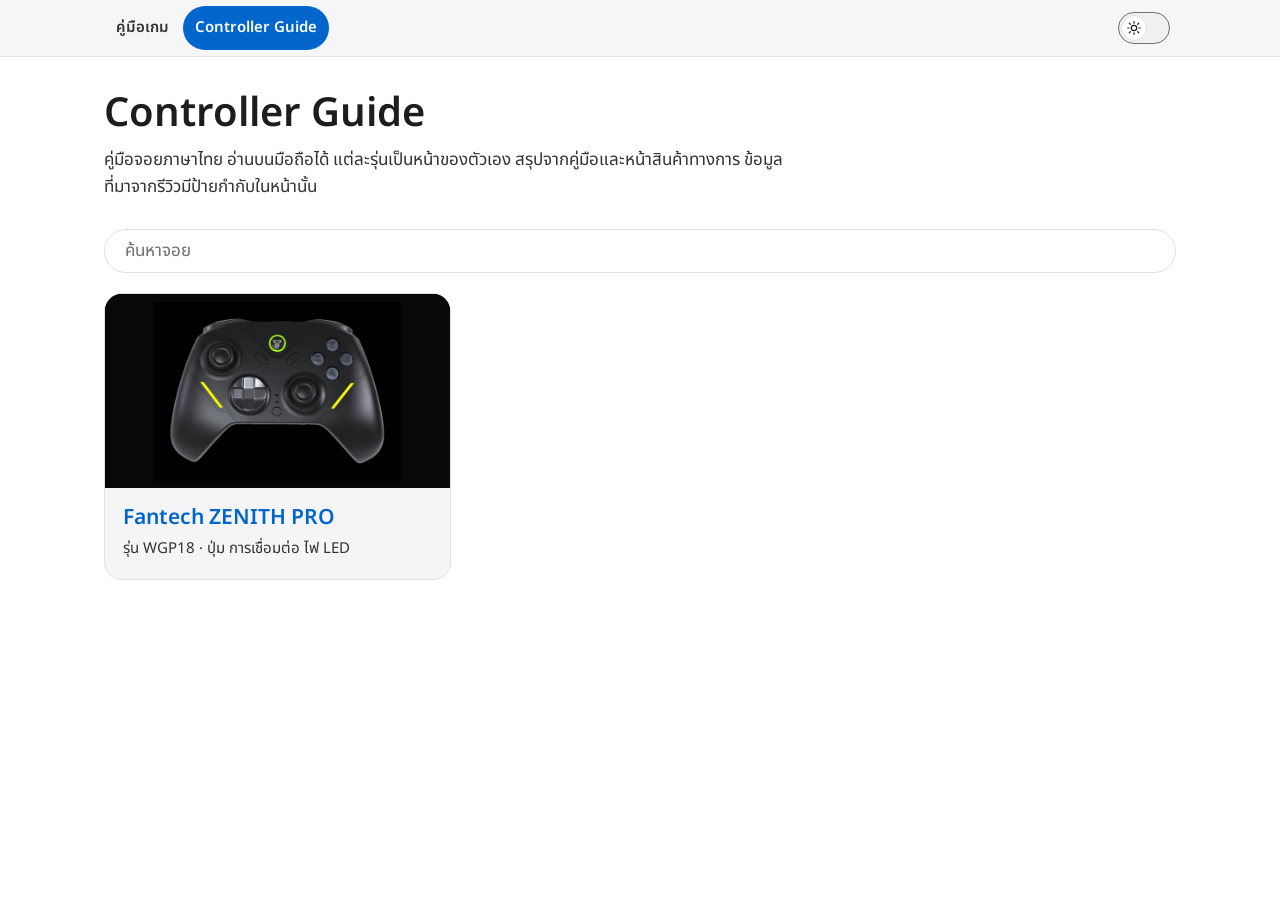
==== controllers/index.html @ 2b81bdc3 "feat: add Controller Guide section and Fantech ZENITH PRO page Add a top-level Controller Guide cata" ====
<!doctype html>
<html lang="th">
<head>
<meta charset="utf-8">
<meta name="viewport" content="width=device-width,initial-scale=1">
<meta name="theme-color" content="#f5f5f7" media="(prefers-color-scheme: light)">
<meta name="theme-color" content="#000000" media="(prefers-color-scheme: dark)">
<script>(function(){try{var t=localStorage.getItem("gg-theme");if(t!=="light"&&t!=="dark")return;document.documentElement.setAttribute("data-theme",t);var m=document.createElement("meta");m.id="gg-tc";m.name="theme-color";m.content=t==="dark"?"#000000":"#f5f5f7";document.head.appendChild(m)}catch(e){}})();</script>
<title>Controller Guide – คู่มือจอย</title>
<link rel="icon" href="data:image/svg+xml,%3Csvg xmlns='http://www.w3.org/2000/svg' viewBox='0 0 32 32'%3E%3Crect width='32' height='32' rx='8' fill='%230066cc'/%3E%3Cpath d='M8 12h16M8 16h16M8 20h10' fill='none' stroke='%23fff' stroke-width='2' stroke-linecap='round'/%3E%3C/svg%3E">
<link rel="preload" href="../template/fonts/noto-sans-thai.woff2" as="font" type="font/woff2" crossorigin>
<link rel="stylesheet" href="../template/style.css">
</head>
<body>
<a class="skip" href="#guides">ข้ามไปรายการจอย</a>
<header class="hbar"><nav class="sitenav" aria-label="เมนูหลัก"><a href="../index.html">คู่มือเกม</a><a href="index.html" aria-current="page">Controller Guide</a></nav><button type="button" id="thm" class="thm" role="switch" aria-checked="false"><span class="sr" id="thml">ธีมสว่าง</span><span class="thm-track" aria-hidden="true"><span class="thm-knob"><svg class="sun" width="16" height="16" viewBox="0 0 24 24" fill="none" stroke="currentColor" stroke-width="1.75" stroke-linecap="round" aria-hidden="true"><circle cx="12" cy="12" r="4"/><path d="M12 2.5v2.2M12 19.3V21.5M2.5 12h2.2M19.3 12h2.2M4.8 4.8l1.6 1.6M17.6 17.6l1.6 1.6M19.2 4.8l-1.6 1.6M6.4 17.6l-1.6 1.6"/></svg><svg class="moon" width="16" height="16" viewBox="0 0 24 24" fill="none" stroke="currentColor" stroke-width="1.75" stroke-linecap="round" stroke-linejoin="round" aria-hidden="true"><path d="M20.5 14.2A8 8 0 1 1 9.8 3.5 6.4 6.4 0 0 0 20.5 14.2z"/></svg></span></span></button></header>
<main class="home">
<h1>Controller Guide</h1>
<p class="lead">คู่มือจอยภาษาไทย อ่านบนมือถือได้ แต่ละรุ่นเป็นหน้าของตัวเอง สรุปจากคู่มือและหน้าสินค้าทางการ ข้อมูลที่มาจากรีวิวมีป้ายกำกับในหน้านั้น</p>
<input id="find" class="find" type="search" placeholder="ค้นหาจอย" aria-label="ค้นหาจอย" aria-controls="guides" autocomplete="off">
<nav id="guides" class="cards" aria-label="รายการจอย">
<a data-k="fantech zenith pro wgp18 จอย เกมแพด hall effect strikespeed bluetooth" href="wgp18/WGP18_Guide_TH.html"><span class="cv cv-wgp18" aria-hidden="true"><img src="wgp18/cover.webp" alt="" width="800" height="450" decoding="async"></span><span class="cb"><b>Fantech ZENITH PRO</b><span class="sub">รุ่น WGP18 · ปุ่ม การเชื่อมต่อ ไฟ LED</span></span></a>
</nav>
<p id="none" role="status" hidden>ไม่พบจอย</p>
<script>
(()=>{const q=document.getElementById('find'),cs=[...document.querySelectorAll('#guides a')],no=document.getElementById('none');
const n=t=>t.normalize('NFC').toLowerCase();
const hay=a=>n((a.querySelector('.cb')||a).textContent+' '+(a.dataset.k||''));
q.addEventListener('input',()=>{const v=n(q.value.trim());let k=0;cs.forEach(a=>{const m=!v||hay(a).includes(v);a.hidden=!m;if(m)k++});no.hidden=k>0});
q.addEventListener('keydown',e=>{if(e.key==='Escape'){q.value='';q.dispatchEvent(new Event('input'))}});})();
</script>
<script src="../template/state.js"></script>
<script>GGState.bindThemeSwitch(document.getElementById('thm'));</script>
</main>
</body>
</html>
---- template/style.css ----
/* game-guides template – Apple-like brief. Thai: no negative letter-spacing, body line-height 1.6. Self-hosted Noto Sans Thai (template/fonts/, OFL). */
@font-face{font-family:"Noto Sans Thai";font-style:normal;font-weight:400 700;font-display:swap;src:url("fonts/noto-sans-thai.woff2") format("woff2");unicode-range:U+0000,U+000D,U+0020-007E,U+00A0-00A3,U+00A5,U+00A7-00AB,U+00AE-00B0,U+00B4,U+00B6-00B8,U+00BA-00BB,U+00BF-0107,U+010A-0113,U+0116-011B,U+011E-0123,U+0126-0127,U+012A-012B,U+012E-0131,U+0136-0137,U+0139-013E,U+0141-0148,U+014A-014D,U+0150-015B,U+015E-0161,U+0164-0165,U+016A-017E,U+0218-021B,U+0237,U+02BC,U+02C6-02C7,U+02C9,U+02D7-02DD,U+0300-0304,U+0306-0308,U+030A-030C,U+0312,U+0326-0328,U+0331,U+0E01-0E3A,U+0E3F-0E5B,U+1E80-1E85,U+1E9E,U+1EF2-1EF3,U+200B-200D,U+2010,U+2013-2014,U+2018-201A,U+201C-201E,U+2022,U+2026,U+2039-203A,U+20AC,U+2122,U+2212,U+25CC}
:root{--blue:#0066cc;--on-blue:#fff;--fill:#0066cc;--focus:#0071e3;--blue-dk:#2997ff;--ink:#1d1d1f;--ink80:#333;--ink48:#6e6e73;--hair:#e0e0e0;--soft:#f0f0f0;--canvas:#fff;--parch:#f5f5f7;--pearl:#fafafc;--tile:#272729;--tile2:#2a2a2c;--chip:#d2d2d7;--field:#fff;--bar:rgba(245,245,247,.84);--bar-line:rgba(0,0,0,.08);--danger:#b3261e;--ok:#1e8e3e;--sel:#b3d4f5;--sel-ink:#1d1d1f;--mark:#e8f1fc;--scrim:rgba(0,0,0,.4);--fill-muted:rgba(210,210,215,.64);--line:#8e8e93;--back:#b25000;--sans:"Noto Sans Thai",Sarabun,"Sukhumvit Set",Tahoma,sans-serif;--disp:"Noto Sans Thai",Sarabun,"Sukhumvit Set",Tahoma,sans-serif;color-scheme:light;accent-color:var(--fill)}
html[data-theme="light"]{color-scheme:light}
html[data-theme="dark"]{--blue:#9ecbff;--on-blue:#041018;--fill:#0a84ff;--focus:#9ecbff;--ink:#f5f5f7;--ink80:#e8e8ed;--ink48:#aeaeb2;--hair:#3a3a3c;--soft:#2c2c2e;--canvas:#000;--parch:#1c1c1e;--pearl:#2c2c2e;--tile:#1c1c1e;--tile2:#2c2c2e;--chip:#48484a;--field:#2c2c2e;--bar:rgba(28,28,30,.88);--bar-line:rgba(255,255,255,.12);--danger:#ff6961;--ok:#32d74b;--sel:#1a3d66;--sel-ink:#f5f5f7;--mark:#163456;--scrim:rgba(0,0,0,.62);--fill-muted:rgba(255,255,255,.16);--line:#aeaeb2;--back:#f59e0b;color-scheme:dark}
@media (prefers-color-scheme:dark){:root:not([data-theme="light"]){--blue:#9ecbff;--on-blue:#041018;--fill:#0a84ff;--focus:#9ecbff;--ink:#f5f5f7;--ink80:#e8e8ed;--ink48:#aeaeb2;--hair:#3a3a3c;--soft:#2c2c2e;--canvas:#000;--parch:#1c1c1e;--pearl:#2c2c2e;--tile:#1c1c1e;--tile2:#2c2c2e;--chip:#48484a;--field:#2c2c2e;--bar:rgba(28,28,30,.88);--bar-line:rgba(255,255,255,.12);--danger:#ff6961;--ok:#32d74b;--sel:#1a3d66;--sel-ink:#f5f5f7;--mark:#163456;--scrim:rgba(0,0,0,.62);--fill-muted:rgba(255,255,255,.16);--line:#aeaeb2;--back:#f59e0b;color-scheme:dark}}
*{box-sizing:border-box}
html{scroll-padding-top:var(--hh,72px);-webkit-text-size-adjust:100%;scrollbar-color:var(--chip) var(--canvas)}
body{margin:0;background:var(--canvas);color:var(--ink);font:400 17px/1.6 var(--sans);-webkit-font-smoothing:antialiased;caret-color:var(--blue)}
::selection{background:var(--sel);color:var(--sel-ink)}
a{color:var(--blue);text-underline-offset:3px}
a:hover{text-decoration:underline}
button,summary,label{cursor:pointer}
a,button,summary,label{touch-action:manipulation}
:focus-visible{outline:2px solid var(--focus);outline-offset:2px}
:is(p,li,dd){text-wrap:pretty}
b,strong{font-weight:600}
.top{position:relative;isolation:isolate;overflow:hidden;display:flex;flex-direction:column;justify-content:space-between;align-items:flex-start;gap:28px;min-height:300px;padding:20px max(24px,calc((100% - 980px)/2)) 36px;color:#fff;background-color:#141418;background-image:var(--cover,linear-gradient(#272729,#272729));background-size:cover;background-position:center}
.top::before{content:"";position:absolute;inset:0;z-index:1;pointer-events:none;background:linear-gradient(180deg,rgba(0,0,0,.58) 0%,rgba(0,0,0,.62) 20%,rgba(0,0,0,.84) 46%,rgba(0,0,0,.92) 100%)}
.top img{position:absolute;inset:0;z-index:0;width:100%;height:100%;object-fit:cover;object-position:center 42%}
.top[data-cover="pla"] img{object-position:center 62%}
.top[data-cover="totk"] img{object-position:center 38%}
.top[data-cover="ffx"] img,.top[data-cover="lastfaith"] img{object-position:center center}
.top[data-cover="megamanzero"] img{object-position:center 72%}
.topbar,.top .back,.top h1,.clr{position:relative;z-index:2}
.top h1{font:600 56px/1.3 var(--disp);margin:0;max-width:22em;color:#fff;text-wrap:balance}
header{position:sticky;top:0;z-index:5;display:flex;flex-wrap:wrap;align-items:center;gap:8px 16px;min-height:52px;padding:6px max(16px,calc((100% - 980px)/2));background:var(--bar);-webkit-backdrop-filter:saturate(180%) blur(20px);backdrop-filter:saturate(180%) blur(20px);border-bottom:1px solid var(--bar-line)}
header nav{flex:none}
.hd{display:flex;flex-wrap:wrap;align-items:center;gap:8px 16px;flex:1 1 260px}
#q{flex:1 1 220px;max-width:360px;height:44px;padding:0 20px;font:400 17px var(--sans);color:var(--ink);background:var(--field);border:1px solid var(--hair);border-radius:9999px}
#q::placeholder{color:var(--ink48)}
#prog{font:400 14px/1.29 var(--sans);color:var(--ink80);font-variant-numeric:tabular-nums}
#pbar{flex:1 1 100px;max-width:200px;height:4px;background:var(--chip);border-radius:9999px;overflow:hidden}
#pbar i{display:block;height:100%;width:0;background:var(--fill);transition:width .4s cubic-bezier(.16,1,.3,1)}
#pkb{font:400 17px var(--sans);color:var(--on-blue);background:var(--fill);border:0;border-radius:9999px;padding:0 22px;min-height:44px;cursor:pointer;display:inline-flex;gap:8px;align-items:center;transition:transform .15s}
#pkb svg{display:block;flex:none}
#pkb:active,.grid a:active{transform:scale(.95)}
.pkc{font-weight:600;max-width:9ch;overflow:hidden;text-overflow:ellipsis;white-space:nowrap}
.pkc:empty{display:none}
.pkw{position:relative}
.pk{position:absolute;top:calc(100% + 10px);left:0;z-index:20;width:min(640px,calc(100vw - 32px));max-height:min(58vh,640px);overflow:auto;background:var(--canvas);border:1px solid var(--hair);border-radius:18px;padding:16px 24px 24px}
.pk[hidden],#pkbg[hidden]{display:none}
.pkhd{display:flex;align-items:center;gap:12px;font:600 21px/1.19 var(--disp)}
.pkintro{margin-left:auto;font-size:14px;padding:8px;min-height:44px;display:inline-flex;align-items:center}
.pkx{width:44px;height:44px;border:0;border-radius:50%;background:var(--fill-muted);color:var(--ink);display:inline-flex;align-items:center;justify-content:center;cursor:pointer}
.pgh{font:600 14px/1.29 var(--sans);color:var(--ink48);margin:16px 0 8px}
.grid{display:grid;gap:8px}
.gm{grid-template-columns:repeat(5,minmax(0,1fr))}
.gj,.gr{grid-template-columns:repeat(4,minmax(0,1fr))}
.grid a{display:flex;flex-direction:column;justify-content:center;min-height:56px;padding:8px 10px;border:1px solid var(--hair);border-radius:18px;background:var(--canvas);color:var(--ink);text-decoration:none;line-height:1.25;transition:transform .15s}
.grid a b{font:600 17px var(--sans);color:var(--blue)}
.grid a span{font-size:13px;color:var(--ink48);overflow:hidden;display:-webkit-box;-webkit-line-clamp:2;-webkit-box-orient:vertical}
.gr a b{font-size:14px}
.gr a span{display:none}
.grid a[aria-current=true]{border:2px solid var(--focus);padding:7px 9px}
main{padding:0}
#intro{padding:48px max(24px,calc((100% - 980px)/2)) 56px}
#intro p,main .w{max-width:68ch}
main>details :is(p,dd,:not(.ck)>li){max-width:72ch}
section>h2.h3{font:600 21px/1.19 var(--disp);margin:40px 0 12px}
#intro ul{padding-left:20px;columns:2 300px;column-gap:32px}
#intro li{margin:4px 0;break-inside:avoid}
.note{background:var(--parch);border:0;border-radius:18px;padding:20px 24px;color:var(--ink80);box-shadow:inset 0 0 0 1px var(--hair)}
main>details{margin:0;border:0;border-radius:0;background:var(--canvas);padding:56px max(24px,calc((100% - 980px)/2))}
main>details:nth-of-type(odd){background:var(--parch)}
main>details.ch{content-visibility:auto;contain-intrinsic-size:auto 1400px}
summary{cursor:pointer;display:flex;align-items:baseline;gap:12px;list-style:none;min-height:44px}
summary::-webkit-details-marker{display:none}
summary::before{content:"›";font:400 28px/1 var(--sans);color:var(--ink48);transition:transform .2s;display:inline-block}
details[open]>summary::before{transform:rotate(90deg)}
summary h2{font:600 40px/1.25 var(--disp);margin:0;text-wrap:balance}
.cnt{margin-left:auto;font:400 14px var(--sans);color:var(--ink48);white-space:nowrap;font-variant-numeric:tabular-nums}
.cnt.done{color:var(--blue);font-weight:600}
h3{font:600 21px/1.19 var(--disp);margin:40px 0 12px}
.sm{margin:12px 0}
.b{display:inline-block;background:var(--c);color:#1d1d1f;font:600 13px/1.6 var(--sans);border-radius:5px;padding:0 6px;margin-right:2px}
.mut,.lg,.src{color:var(--ink48)}
.src,.lg{font:400 14px/1.43 var(--sans)}
.lgk{display:flex;flex-wrap:wrap;gap:4px 16px;font:400 14px var(--sans);color:var(--ink80);margin:8px 0}
.lgk span::before{content:"";display:inline-block;width:14px;height:10px;border-radius:3px;margin-right:6px;vertical-align:-1px;border:2px solid var(--k)}
.lgk .dash::before{border-style:dashed}
.fhint{display:none;font-size:14px;color:var(--ink48);margin:4px 0}
.flow{position:relative;overflow-x:auto;background:var(--canvas);border:1px solid var(--hair);border-radius:18px;padding:8px}
main>details:nth-of-type(even) .flow{background:var(--pearl)}
.fl{display:block;font-family:var(--sans)}
.fl text{text-anchor:middle}
.nb{fill:var(--canvas)}
.nl{fill:var(--ink);font-size:13px;font-weight:700}
.nd{fill:var(--ink80);font-size:13px}
.ed{fill:none;stroke:var(--line);stroke-width:1.5}
.bk{stroke-dasharray:5 4;stroke:var(--back)}
#ah path{fill:var(--line)}
.ck{list-style:none;padding:0;margin:0}
.ck li{border-bottom:1px solid var(--hair);padding:6px 0 12px}
.ck label{cursor:pointer;display:inline-flex;gap:10px;align-items:baseline;min-height:44px;padding:6px 0;margin-bottom:-6px}
.ck input{width:20px;height:20px;flex:none;transform:translateY(4px)}
.ck .w{color:var(--ink80);font-size:15px;line-height:1.6;margin-left:30px;overflow-wrap:anywhere}
.en{color:var(--ink48);font-size:14px;margin-left:30px;font-style:italic}
.ck li:has(input:checked) .w{text-decoration:line-through;opacity:.5}
.ck input:checked+*{opacity:.5}
.src{overflow-wrap:anywhere}
.tw{overflow-x:auto}
table{border-collapse:collapse;width:100%;font:400 15px/1.6 var(--sans)}
th,td{border-bottom:1px solid var(--hair);padding:10px 14px;text-align:left;vertical-align:top}
th{background:var(--parch);color:var(--ink);font-weight:600;font-size:14px}
tr:last-child td{border-bottom:0}
.hide{display:none}
#empty{display:none;padding:48px 24px;text-align:center;color:var(--ink48)}
@media (min-width:641px){.fl{max-width:100%;height:auto}
}
@media (max-width:1068px){.top h1{font-size:40px;line-height:1.3}
}
@media (max-width:640px){.top{min-height:232px;padding:16px 20px 28px}
.top h1{font-size:34px}
main>details{padding:40px 20px}
#intro{padding:32px 20px 40px}
summary h2{font-size:28px;line-height:1.3}
h3,section>h2.h3{font-size:21px;margin-top:32px}
header{-webkit-backdrop-filter:none;backdrop-filter:none;background:var(--parch);padding:6px 12px}
header{gap:6px 8px}
.hd{flex:1 1 100%;min-width:0;gap:2px 8px;order:3}
header:not(.hbar)>nav{order:1}
.tools{order:2}
#q{max-width:none;min-width:0;flex-basis:100%}
#prog{font-size:13px;line-height:1.4;padding-left:20px}
#pkb{padding:0 16px}
#pbar{display:none}
.fhint{display:block}
#pkbg{position:fixed;inset:0;background:var(--scrim);z-index:19}
.pk{position:fixed;left:0;right:0;bottom:0;top:auto;width:auto;max-height:82vh;border-radius:18px 18px 0 0;border:0;padding:10px 16px calc(20px + env(safe-area-inset-bottom))}
.pk::before{content:"";display:block;width:36px;height:5px;border-radius:9999px;background:var(--chip);margin:0 auto 8px}
.gr{grid-template-columns:repeat(3,minmax(0,1fr))}
.grid a span{display:none}
.grid a{align-items:center;min-height:48px}
}
@media (max-width:419px){.top h1{font-size:28px}
}
@media (prefers-reduced-motion:reduce){#pbar i,#pkb,.grid a,summary::before,.top .back,.home .cards a{transition:none}
#pkb:active,.grid a:active,.top .back:active,.home .cards a:active{transform:none}
}
.fl .nl,.fl .nd{font-family:var(--sans)}
.fl text{dominant-baseline:auto}
figure.map{margin:24px 0}figure.map img{display:block;max-width:100%;height:auto;border-radius:18px;background:var(--soft)}figure.map figcaption{font:400 14px/1.43 var(--sans);color:var(--ink48);margin-top:8px}figure.map .cr{font-size:12px}

.top .back{display:inline-flex;align-items:center;justify-content:center;width:44px;height:44px;margin:0;color:#fff;background:rgba(0,0,0,.55);border-radius:50%;text-decoration:none;transition:background .15s,transform .15s}.top .back:hover{background:rgba(0,0,0,.72);text-decoration:none}.top .back:active{transform:scale(.92);background:rgba(0,0,0,.8)}.top .back:focus-visible{outline:2px solid #fff;outline-offset:3px}
.capd summary{cursor:pointer;min-height:44px;line-height:1.43;padding:12px 0}

.sya button{font:400 17px var(--sans);min-height:44px;padding:0 22px;border-radius:9999px;border:0;cursor:pointer;background:var(--fill);color:var(--on-blue)}
.sya .sy2{background:var(--soft);color:var(--ink)}
#sys{margin:12px 0 0}#sys:empty{display:none}#sys.err{color:var(--danger)}
#syd{width:min(560px,calc(100vw - 24px));max-height:calc(100dvh - 24px);border:0;border-radius:18px;padding:24px;background:var(--canvas);color:var(--ink);font-family:var(--sans)}
#syd::backdrop{background:var(--scrim)}
#syd h2{font:600 21px/1.3 var(--disp);margin:0 0 8px}#syd ol{padding-left:20px;margin:8px 0}#syd li{margin:4px 0}
#syd code{background:var(--parch);border-radius:6px;padding:0 4px}
#syd label{display:block;font:600 14px var(--sans);margin:12px 0 4px}
#syd input{width:100%;min-height:44px;font:400 16px var(--sans);padding:0 12px;border:1px solid var(--chip);border-radius:12px;background:var(--pearl);color:var(--ink)}
#syd :focus-visible{outline:2px solid var(--focus);outline-offset:2px}
.sye{color:var(--danger);font:400 14px var(--sans);margin:8px 0 0;min-height:1em}
.sya{display:flex;flex-wrap:wrap;gap:8px;margin-top:16px}
.tools{display:flex;align-items:center;margin-left:auto;flex:none}
#syb{position:relative;flex:none;margin-left:0;width:44px;height:44px;display:inline-flex;align-items:center;justify-content:center;border:0;border-radius:50%;background:transparent;color:var(--ink);cursor:pointer}#syb:hover{background:var(--soft)}#syb:focus-visible{outline:2px solid var(--focus);outline-offset:2px}
#syd0{position:absolute;top:9px;right:8px;width:9px;height:9px;border-radius:50%;border:2px solid var(--parch);display:none}#syb[data-s] #syd0{display:block}#syb[data-s=ok] #syd0{background:var(--ok)}#syb[data-s=busy] #syd0{background:var(--chip)}#syb[data-s=off] #syd0{background:var(--ink48)}#syb[data-s=err] #syd0{background:var(--danger)}
@media (max-width:640px){#pkb{padding:0 12px;gap:6px}header{gap:6px 4px}}

.skip{position:fixed;inset-inline-start:16px;top:12px;z-index:30;min-height:44px;padding:0 18px;display:inline-flex;align-items:center;background:var(--fill);color:var(--on-blue);border-radius:9999px;text-decoration:none;transform:translateY(-120px)}
.skip:focus{transform:none}

/* Per-game color fields sit behind the key art and remain if the image is missing. */
.cv-bayonetta3,[data-cover="bayonetta3"]{--cover:linear-gradient(148deg,#7a2344 0%,#1a0c12 72%)}
.cv-ffx,[data-cover="ffx"]{--cover:linear-gradient(168deg,#24508f 0%,#10243f 100%)}
.cv-megamanzero,[data-cover="megamanzero"]{--cover:linear-gradient(135deg,#d24b3a 0%,#2a221c 100%)}
.cv-pla,[data-cover="pla"]{--cover:linear-gradient(165deg,#f3f0e4 0%,#6d907a 100%)}
.cv-lastfaith,[data-cover="lastfaith"]{--cover:linear-gradient(160deg,#5c4638 0%,#1a1410 100%)}
.cv-totk,[data-cover="totk"]{--cover:linear-gradient(180deg,#d5e3c4 0%,#3f5a3a 50%,#1c2430 100%)}
.cv-wgp18,[data-cover="wgp18"]{--cover:linear-gradient(165deg,#2c2c30 0%,#0c0c0e 100%)}

.home{max-width:1120px;margin:0 auto;padding:32px 24px 80px}
.home h1{font:600 40px/1.25 var(--disp);margin:0 0 8px;text-wrap:balance}
.home .lead{margin:0 0 28px;color:var(--ink80);max-width:40em}
.home .find{display:block;width:100%;height:44px;margin:0 0 20px;padding:0 20px;font:400 17px var(--sans);color:var(--ink);background:var(--field);border:1px solid var(--hair);border-radius:9999px}
.home .find::placeholder{color:var(--ink48)}
.home .cards{display:grid;gap:16px;grid-template-columns:1fr}
.home .cards a{display:flex;flex-direction:column;min-height:44px;padding:0;overflow:hidden;border:1px solid var(--hair);border-radius:18px;background:var(--parch);color:var(--ink);text-decoration:none;transition:border-color .2s,transform .2s}
.home .cards a:hover{border-color:var(--focus);text-decoration:none}
.home .cards a:active{transform:scale(.985)}
.home .cards a[hidden],.home #none[hidden]{display:none}
.home .cv{position:relative;display:block;aspect-ratio:16/9;overflow:hidden;background-color:#272729;background-image:var(--cover);background-position:center;background-size:cover}
.home .cv img{position:absolute;inset:0;width:100%;height:100%;object-fit:cover;display:block}
.home .cb{display:flex;flex-direction:column;align-items:flex-start;gap:4px;padding:16px 18px 18px}
.home .cards b{display:block;font:600 21px/1.35 var(--disp);color:var(--blue);text-wrap:balance}
.home .sub{color:var(--ink80);font-size:15px;line-height:1.6}
.home .pf{display:flex;flex-wrap:wrap;align-items:center;gap:8px;margin-top:8px;color:var(--ink80)}
.home .pf svg{display:block;fill:currentColor}
.home #none{margin:8px 0 0;color:var(--ink48)}
@media (min-width:720px){.home .cards{grid-template-columns:1fr 1fr}}
@media (min-width:1080px){.home .cards{grid-template-columns:1fr 1fr 1fr}}
@media (max-width:640px){.home{padding:24px 20px 56px}.home h1{font-size:28px;line-height:1.3}}
@media (prefers-reduced-motion:reduce){.top .back,.home .cards a,#pbar i,#pkb,.grid a,summary::before{transition:none}.top .back:active,.home .cards a:active,#pkb:active,.grid a:active{transform:none}}

/* Theme switch: 64×44 hit area, 52×32 pill track, knob slides on transform only. */
.sr{position:absolute;width:1px;height:1px;padding:0;margin:-1px;overflow:hidden;clip:rect(0,0,0,0);clip-path:inset(50%);white-space:nowrap;border:0}
.hbar{position:sticky;top:0;z-index:5;display:flex;justify-content:space-between;align-items:center;gap:8px;min-height:52px;padding:6px max(20px,calc((100% - 1120px)/2 + 24px));background:var(--bar);-webkit-backdrop-filter:saturate(180%) blur(20px);backdrop-filter:saturate(180%) blur(20px);border-bottom:1px solid var(--bar-line)}
.sitenav{display:flex;align-items:center;gap:2px;min-width:0;overflow-x:auto;scrollbar-width:none}
.sitenav::-webkit-scrollbar{display:none}
.sitenav a{flex:none;display:inline-flex;align-items:center;min-height:44px;padding:0 12px;border-radius:9999px;color:var(--ink80);text-decoration:none;font:600 15px/1.2 var(--sans)}
.sitenav a:hover{color:var(--ink);text-decoration:none}
.sitenav a[aria-current]{background:var(--fill);color:var(--on-blue)}
header:not(.hbar) .sitenav{flex:1 1 100%;order:0}
.thm{position:relative;flex:none;width:64px;height:44px;margin:0;padding:0;border:0;border-radius:9999px;background:transparent;color:var(--ink);display:inline-flex;align-items:center;justify-content:center;cursor:pointer}
.thm:hover .thm-track{border-color:var(--ink)}
.thm:focus-visible{outline:2px solid var(--focus);outline-offset:2px}
.thm-track{width:52px;height:32px;border-radius:9999px;background:var(--soft);border:1px solid var(--ink48);position:relative}
.thm-knob{position:absolute;top:2px;left:2px;width:26px;height:26px;border-radius:50%;background:#fff;color:#1d1d1f;border:1px solid var(--hair);display:flex;align-items:center;justify-content:center}
.thm .moon{display:none}
html.thm-ready .thm-knob{transition:transform .2s cubic-bezier(.16,1,.3,1)}
html.thm-ready .thm-track{transition:background .2s,border-color .2s}
html[data-theme="dark"] .thm-track{background:var(--fill);border-color:transparent}
html[data-theme="dark"] .thm-knob{transform:translateX(20px);border-color:transparent}
html[data-theme="dark"] .thm .sun{display:none}
html[data-theme="dark"] .thm .moon{display:block}
@media (prefers-color-scheme:dark){
 html:not([data-theme="light"]) .thm-track{background:var(--fill);border-color:transparent}
 html:not([data-theme="light"]) .thm-knob{transform:translateX(20px);border-color:transparent}
 html:not([data-theme="light"]) .thm .sun{display:none}
 html:not([data-theme="light"]) .thm .moon{display:block}
}
@media (max-width:640px){.hbar{-webkit-backdrop-filter:none;backdrop-filter:none;background:var(--parch)}}
@media (forced-colors:active){
 .thm-track{border-color:ButtonText}
 .thm-knob{background:ButtonFace;color:ButtonText}
 html[data-theme="dark"] .thm-track{background:Highlight;border-color:Highlight}
}
@media (prefers-reduced-motion:reduce){html.thm-ready .thm-knob,html.thm-ready .thm-track,.clr{transition:none}}

.topbar{display:flex;flex-wrap:wrap;align-items:center;gap:8px 12px;width:100%}
.clr{display:inline-flex;align-items:center;gap:8px;min-height:44px;margin-inline-start:auto;padding:0 16px;border-radius:9999px;border:1px solid rgba(255,255,255,.55);background:rgba(0,0,0,.72);color:#fff;font:600 15px/1 var(--sans);cursor:pointer;transition:background .15s,color .15s}
.clr svg{display:block;flex:none}
.clr:hover{background:rgba(0,0,0,.84)}
.clr[aria-pressed="true"]{background:#fff;color:#1d1d1f;border-color:transparent}
.clr[aria-pressed="true"]:hover{background:#fff}
.clr:focus-visible{outline:2px solid #fff;outline-offset:3px}
.home .bdg{position:absolute;z-index:1;top:12px;inset-inline-start:12px;display:inline-flex;align-items:center;min-height:28px;padding:0 10px;border-radius:9999px;border:1px solid rgba(0,0,0,.2);background:#fff;color:#1d1d1f;font:600 14px/1 var(--sans);white-space:nowrap}
.home .bdg[hidden]{display:none !important}
@media (max-width:640px){.sitenav a{padding:0 10px}}
.top[data-hero="contain"]{display:grid;min-height:0;background:#0c0c0e;padding-bottom:28px}
.top[data-hero="contain"]::before{content:none}
.top[data-hero="contain"] img{position:relative;inset:auto;grid-area:1/1;z-index:0;width:min(720px,100%);height:auto;justify-self:center;margin:4px auto 0;object-fit:contain;object-position:center;background:transparent}
.top[data-hero="contain"] .topbar{grid-area:1/1;align-self:start;position:relative;z-index:2}
.top[data-hero="contain"] h1{grid-area:2/1;position:relative;z-index:2;margin-top:8px}
body[data-kind="reference"] :is(#prog,#pbar,#syb){display:none}
.shots{display:grid;gap:16px;margin:8px 0}
@media (min-width:800px){.shots{grid-template-columns:1fr 1fr}.shots figure.map:last-child:nth-child(odd){grid-column:1 / -1}}
.shots figure.map{margin:0}
.shots figure.map img{background:#0c0c0e}
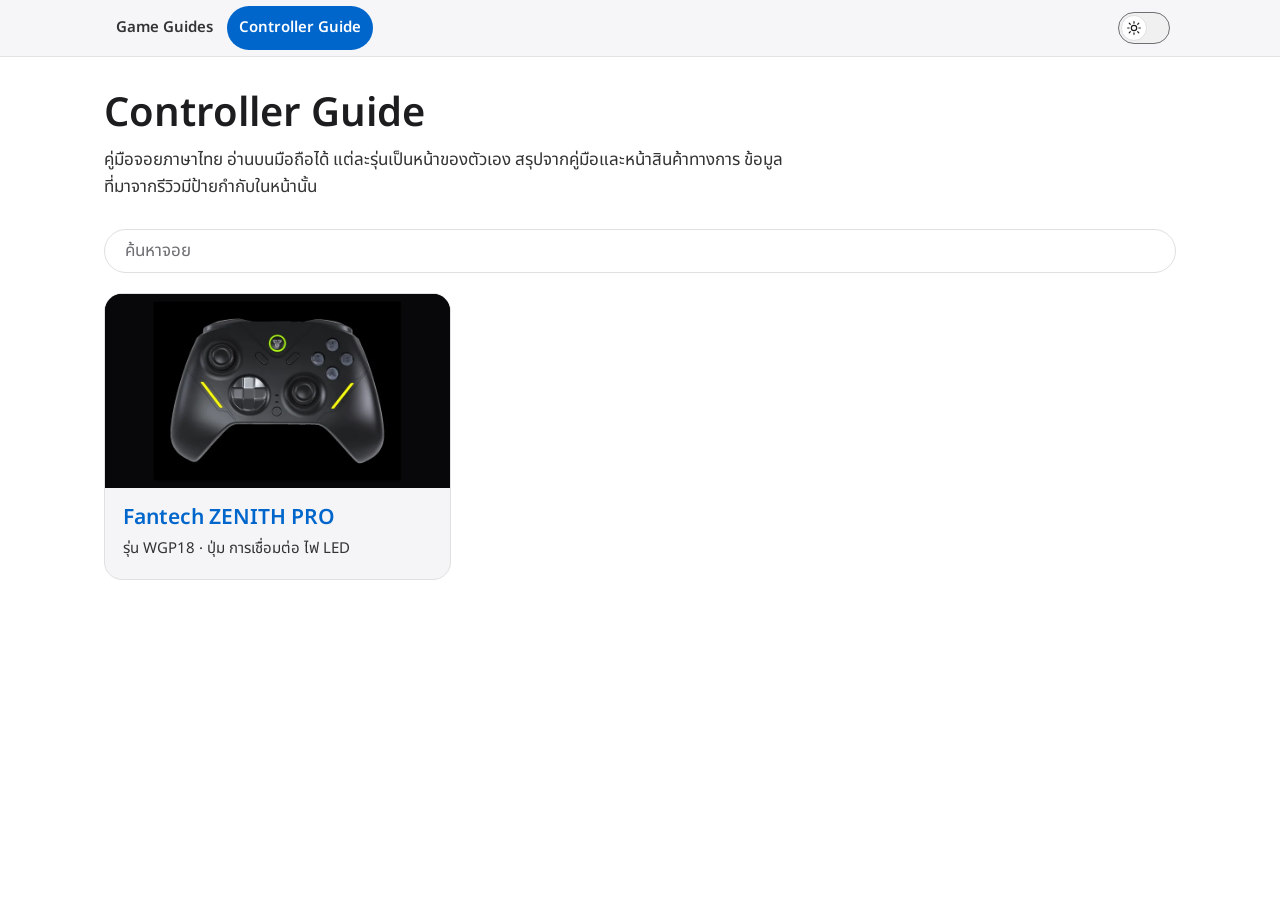
==== commit 5430c53b: "fix: use English labels on the shared top menu Rename the games item from คู่มือเกม to Game Guides s" ====
--- a/controllers/index.html
+++ b/controllers/index.html
@@ -13,7 +13,7 @@
 </head>
 <body>
 <a class="skip" href="#guides">ข้ามไปรายการจอย</a>
-<header class="hbar"><nav class="sitenav" aria-label="เมนูหลัก"><a href="../index.html">คู่มือเกม</a><a href="index.html" aria-current="page">Controller Guide</a></nav><button type="button" id="thm" class="thm" role="switch" aria-checked="false"><span class="sr" id="thml">ธีมสว่าง</span><span class="thm-track" aria-hidden="true"><span class="thm-knob"><svg class="sun" width="16" height="16" viewBox="0 0 24 24" fill="none" stroke="currentColor" stroke-width="1.75" stroke-linecap="round" aria-hidden="true"><circle cx="12" cy="12" r="4"/><path d="M12 2.5v2.2M12 19.3V21.5M2.5 12h2.2M19.3 12h2.2M4.8 4.8l1.6 1.6M17.6 17.6l1.6 1.6M19.2 4.8l-1.6 1.6M6.4 17.6l-1.6 1.6"/></svg><svg class="moon" width="16" height="16" viewBox="0 0 24 24" fill="none" stroke="currentColor" stroke-width="1.75" stroke-linecap="round" stroke-linejoin="round" aria-hidden="true"><path d="M20.5 14.2A8 8 0 1 1 9.8 3.5 6.4 6.4 0 0 0 20.5 14.2z"/></svg></span></span></button></header>
+<header class="hbar"><nav class="sitenav" aria-label="เมนูหลัก"><a href="../index.html">Game Guides</a><a href="index.html" aria-current="page">Controller Guide</a></nav><button type="button" id="thm" class="thm" role="switch" aria-checked="false"><span class="sr" id="thml">ธีมสว่าง</span><span class="thm-track" aria-hidden="true"><span class="thm-knob"><svg class="sun" width="16" height="16" viewBox="0 0 24 24" fill="none" stroke="currentColor" stroke-width="1.75" stroke-linecap="round" aria-hidden="true"><circle cx="12" cy="12" r="4"/><path d="M12 2.5v2.2M12 19.3V21.5M2.5 12h2.2M19.3 12h2.2M4.8 4.8l1.6 1.6M17.6 17.6l1.6 1.6M19.2 4.8l-1.6 1.6M6.4 17.6l-1.6 1.6"/></svg><svg class="moon" width="16" height="16" viewBox="0 0 24 24" fill="none" stroke="currentColor" stroke-width="1.75" stroke-linecap="round" stroke-linejoin="round" aria-hidden="true"><path d="M20.5 14.2A8 8 0 1 1 9.8 3.5 6.4 6.4 0 0 0 20.5 14.2z"/></svg></span></span></button></header>
 <main class="home">
 <h1>Controller Guide</h1>
 <p class="lead">คู่มือจอยภาษาไทย อ่านบนมือถือได้ แต่ละรุ่นเป็นหน้าของตัวเอง สรุปจากคู่มือและหน้าสินค้าทางการ ข้อมูลที่มาจากรีวิวมีป้ายกำกับในหน้านั้น</p>
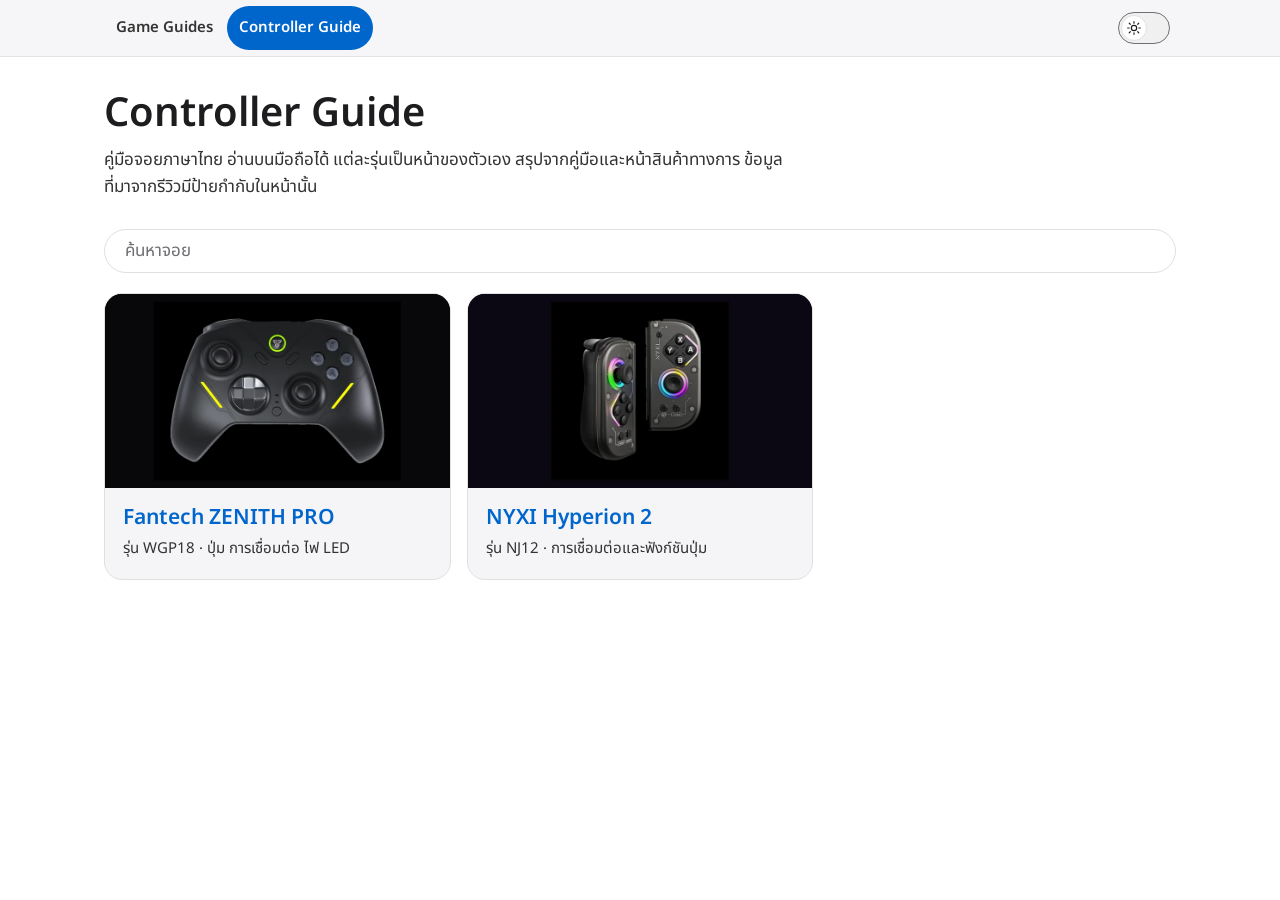
==== commit 6d5eb724: "feat: add NYXI Hyperion 2 (NJ12) to Controller Guide Add a controller page with the same trimmed sha" ====
--- a/controllers/index.html
+++ b/controllers/index.html
@@ -20,6 +20,7 @@
 <input id="find" class="find" type="search" placeholder="ค้นหาจอย" aria-label="ค้นหาจอย" aria-controls="guides" autocomplete="off">
 <nav id="guides" class="cards" aria-label="รายการจอย">
 <a data-k="fantech zenith pro wgp18 จอย เกมแพด hall effect strikespeed bluetooth" href="wgp18/WGP18_Guide_TH.html"><span class="cv cv-wgp18" aria-hidden="true"><img src="wgp18/cover.webp" alt="" width="800" height="450" decoding="async"></span><span class="cb"><b>Fantech ZENITH PRO</b><span class="sub">รุ่น WGP18 · ปุ่ม การเชื่อมต่อ ไฟ LED</span></span></a>
+<a data-k="nyxi hyperion 2 nj12 จอย joycon switch hall effect bluetooth" href="nj12/NJ12_Guide_TH.html"><span class="cv cv-nj12" aria-hidden="true"><img src="nj12/cover.webp" alt="" width="800" height="450" decoding="async"></span><span class="cb"><b>NYXI Hyperion 2</b><span class="sub">รุ่น NJ12 · การเชื่อมต่อและฟังก์ชันปุ่ม</span></span></a>
 </nav>
 <p id="none" role="status" hidden>ไม่พบจอย</p>
 <script>
--- a/template/style.css
+++ b/template/style.css
@@ -54,7 +54,7 @@
 .gr a span{display:none}
 .grid a[aria-current=true]{border:2px solid var(--focus);padding:7px 9px}
 main{padding:0}
-#intro{padding:48px max(24px,calc((100% - 980px)/2)) 56px}
+#intro{padding:48px max(24px,calc((100% - 980px)/2)) 56px}#intro:empty{display:none}
 #intro p,main .w{max-width:68ch}
 main>details :is(p,dd,:not(.ck)>li){max-width:72ch}
 section>h2.h3{font:600 21px/1.19 var(--disp);margin:40px 0 12px}
@@ -173,6 +173,7 @@
 .cv-lastfaith,[data-cover="lastfaith"]{--cover:linear-gradient(160deg,#5c4638 0%,#1a1410 100%)}
 .cv-totk,[data-cover="totk"]{--cover:linear-gradient(180deg,#d5e3c4 0%,#3f5a3a 50%,#1c2430 100%)}
 .cv-wgp18,[data-cover="wgp18"]{--cover:linear-gradient(165deg,#2c2c30 0%,#0c0c0e 100%)}
+.cv-nj12,[data-cover="nj12"]{--cover:linear-gradient(165deg,#3a2458 0%,#100814 100%)}
 
 .home{max-width:1120px;margin:0 auto;padding:32px 24px 80px}
 .home h1{font:600 40px/1.25 var(--disp);margin:0 0 8px;text-wrap:balance}
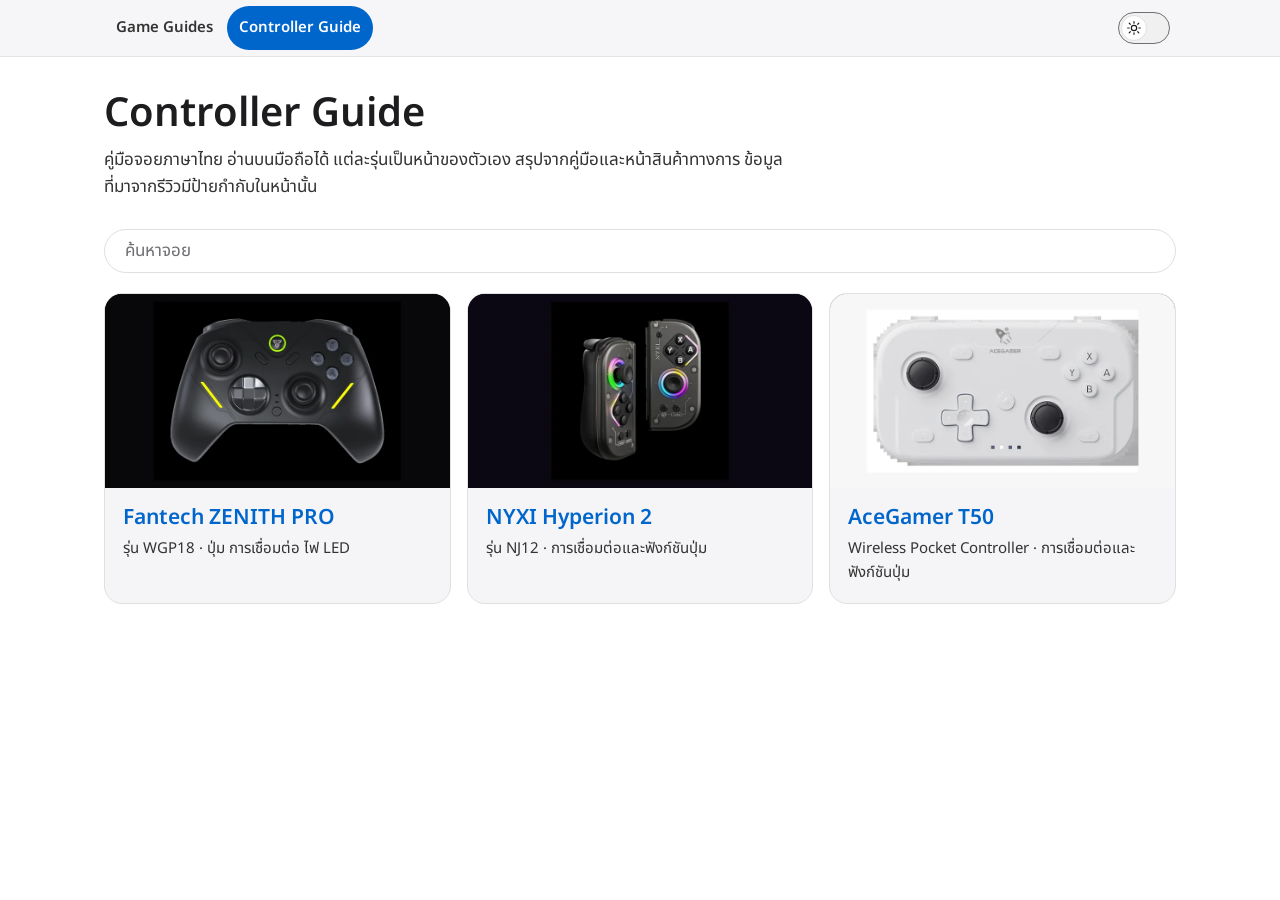
==== commit b72c31b9: "feat: add AceGamer T50 Wireless Pocket Controller guide Add a third Controller Guide page from the o" ====
--- a/controllers/index.html
+++ b/controllers/index.html
@@ -21,6 +21,7 @@
 <nav id="guides" class="cards" aria-label="รายการจอย">
 <a data-k="fantech zenith pro wgp18 จอย เกมแพด hall effect strikespeed bluetooth" href="wgp18/WGP18_Guide_TH.html"><span class="cv cv-wgp18" aria-hidden="true"><img src="wgp18/cover.webp" alt="" width="800" height="450" decoding="async"></span><span class="cb"><b>Fantech ZENITH PRO</b><span class="sub">รุ่น WGP18 · ปุ่ม การเชื่อมต่อ ไฟ LED</span></span></a>
 <a data-k="nyxi hyperion 2 nj12 จอย joycon switch hall effect bluetooth" href="nj12/NJ12_Guide_TH.html"><span class="cv cv-nj12" aria-hidden="true"><img src="nj12/cover.webp" alt="" width="800" height="450" decoding="async"></span><span class="cb"><b>NYXI Hyperion 2</b><span class="sub">รุ่น NJ12 · การเชื่อมต่อและฟังก์ชันปุ่ม</span></span></a>
+<a data-k="acegamer t50 pocket wireless switch steam deck bluetooth ios android" href="t50/T50_Guide_TH.html"><span class="cv cv-t50" aria-hidden="true"><img src="t50/cover.webp" alt="" width="800" height="450" decoding="async"></span><span class="cb"><b>AceGamer T50</b><span class="sub">Wireless Pocket Controller · การเชื่อมต่อและฟังก์ชันปุ่ม</span></span></a>
 </nav>
 <p id="none" role="status" hidden>ไม่พบจอย</p>
 <script>
--- a/template/style.css
+++ b/template/style.css
@@ -174,6 +174,7 @@
 .cv-totk,[data-cover="totk"]{--cover:linear-gradient(180deg,#d5e3c4 0%,#3f5a3a 50%,#1c2430 100%)}
 .cv-wgp18,[data-cover="wgp18"]{--cover:linear-gradient(165deg,#2c2c30 0%,#0c0c0e 100%)}
 .cv-nj12,[data-cover="nj12"]{--cover:linear-gradient(165deg,#3a2458 0%,#100814 100%)}
+.cv-t50,[data-cover="t50"]{--cover:linear-gradient(165deg,#f4f6f8 0%,#c5ced6 100%)}
 
 .home{max-width:1120px;margin:0 auto;padding:32px 24px 80px}
 .home h1{font:600 40px/1.25 var(--disp);margin:0 0 8px;text-wrap:balance}
